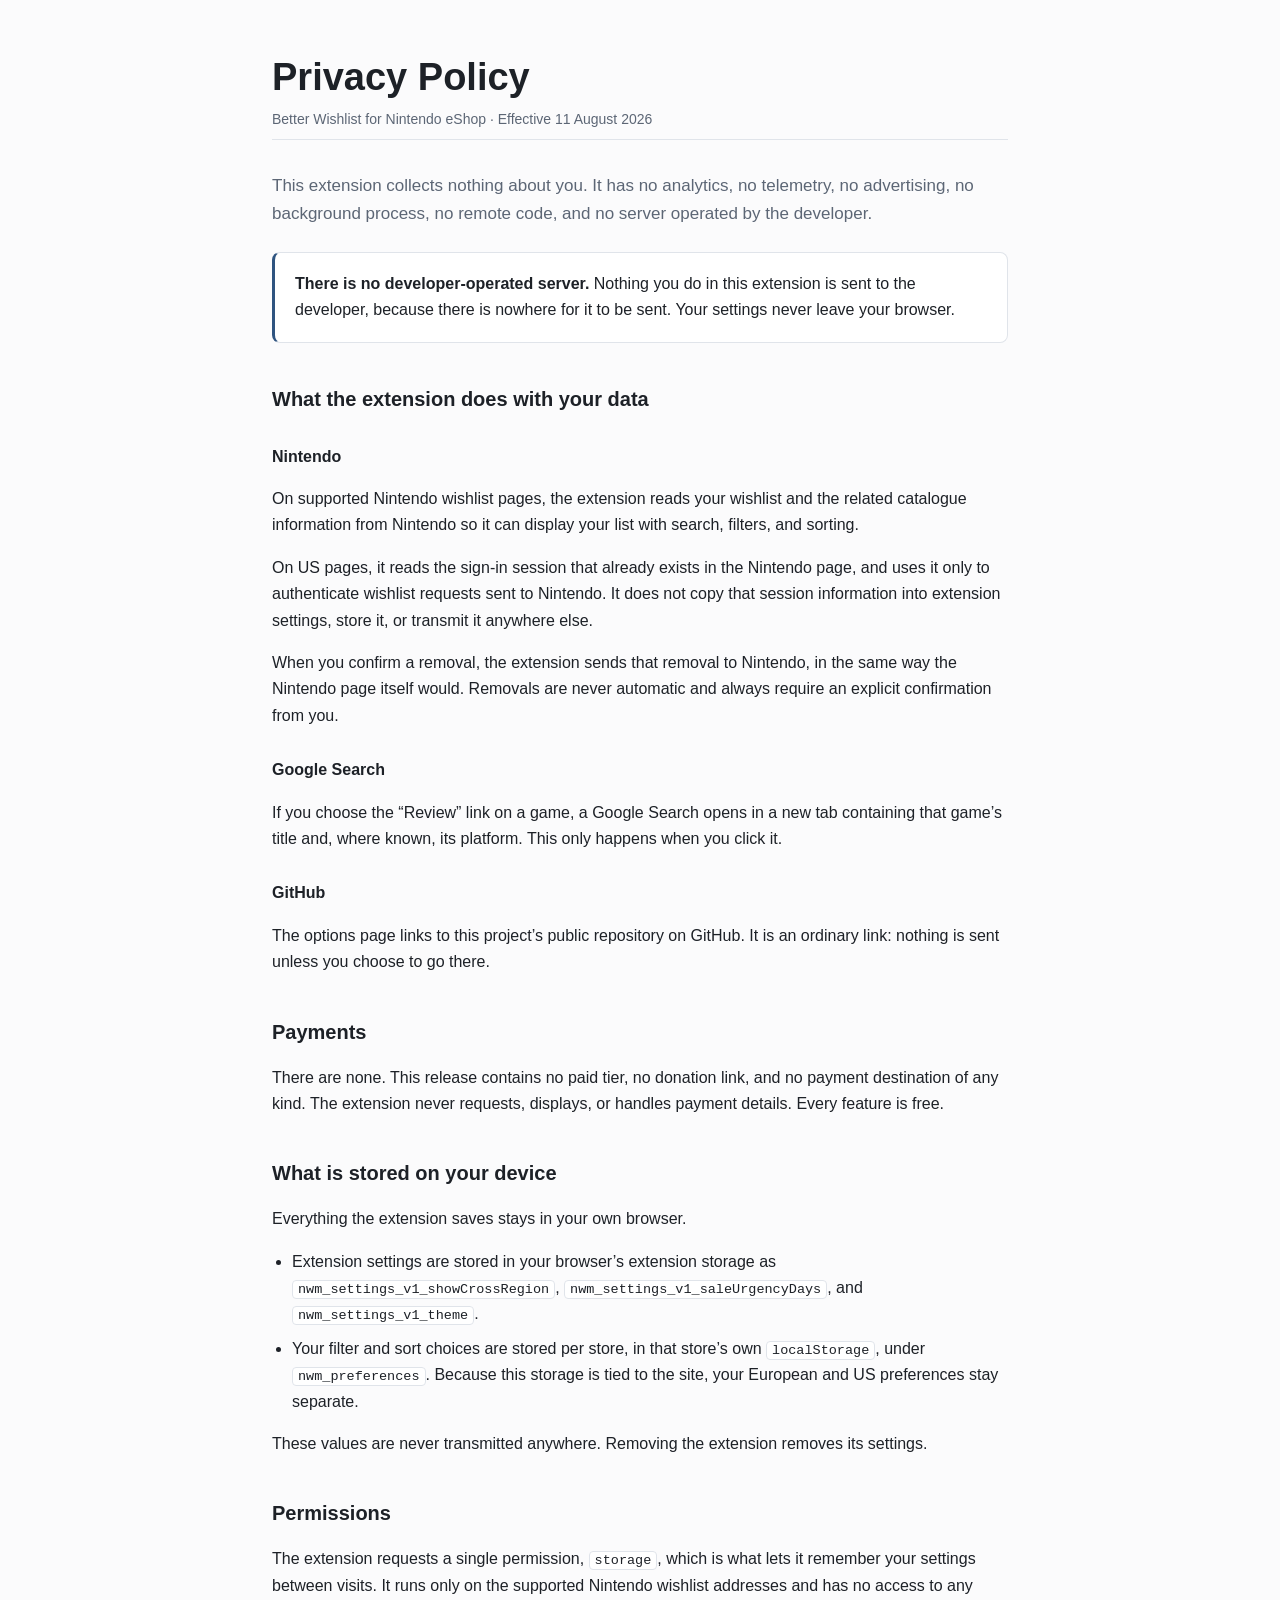
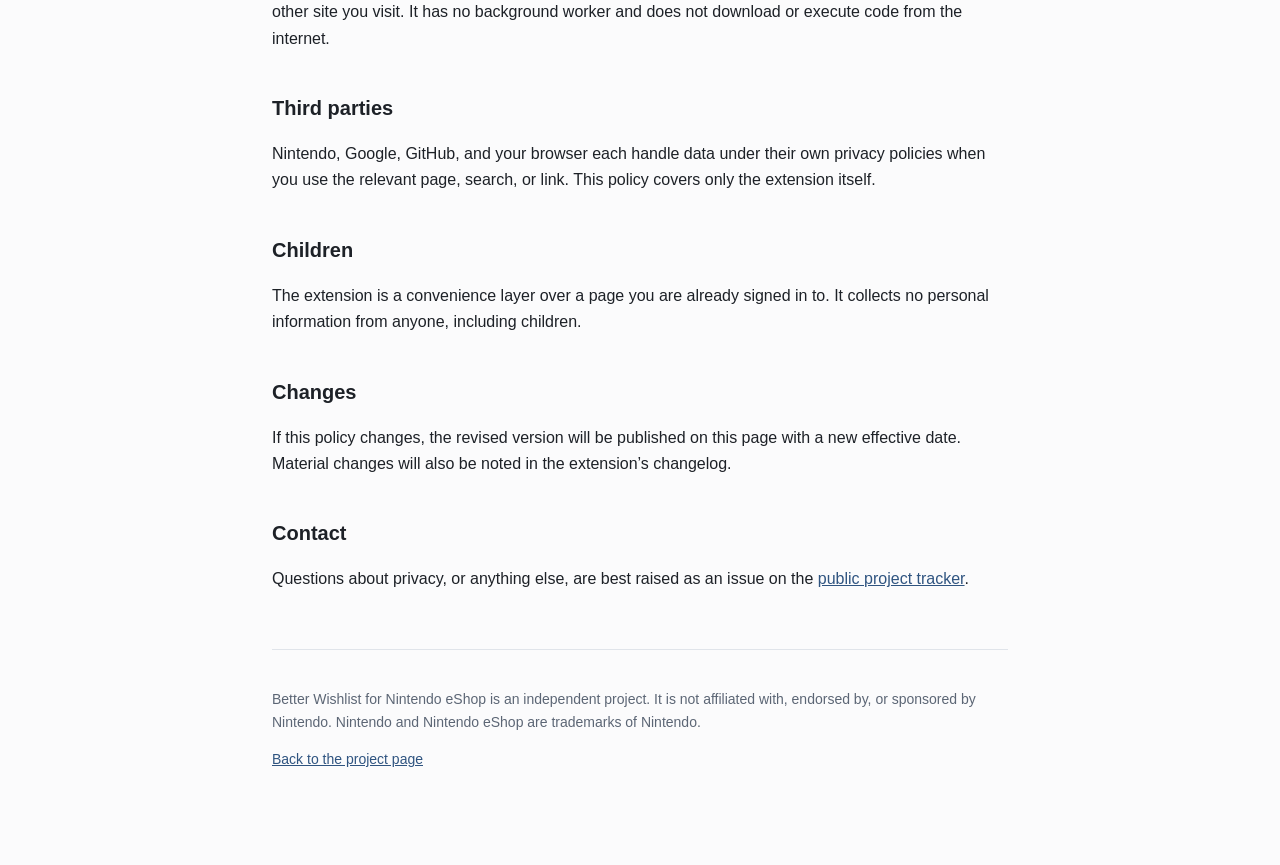
==== privacy.html @ ae381b36 "Initial public release source and privacy policy This repository holds the released extension source" ====
<!doctype html>
<html lang="en">
<head>
<meta charset="utf-8">
<meta name="viewport" content="width=device-width, initial-scale=1">
<title>Privacy Policy — Better Wishlist for Nintendo eShop</title>
<style>
  :root {
    color-scheme: light dark;
    --bg: #fbfbfc;
    --surface: #fff;
    --text: #1d2127;
    --muted: #5c6675;
    --border: #e0e4ea;
    --link: #2f5480;
  }
  @media (prefers-color-scheme: dark) {
    :root {
      --bg: #12151a;
      --surface: #191d24;
      --text: #e9edf3;
      --muted: #a3aebd;
      --border: #2d353f;
      --link: #93bdf0;
    }
  }
  * { box-sizing: border-box; }
  body {
    margin: 0;
    padding: 0 20px 80px;
    background: var(--bg);
    color: var(--text);
    font: 16px/1.65 -apple-system, BlinkMacSystemFont, "Segoe UI", Roboto, sans-serif;
  }
  main { max-width: 46rem; margin: 0 auto; }
  header { padding: 56px 0 8px; border-bottom: 1px solid var(--border); margin-bottom: 32px; }
  h1 { margin: 0 0 8px; font-size: clamp(28px, 5vw, 38px); line-height: 1.15; }
  h2 { margin: 40px 0 12px; font-size: 20px; }
  h3 { margin: 28px 0 8px; font-size: 16px; }
  .meta { margin: 0; color: var(--muted); font-size: 14px; }
  .lede { font-size: 17px; color: var(--muted); }
  a { color: var(--link); }
  ul { padding-left: 1.25em; }
  li { margin: 8px 0; }
  code {
    padding: 1px 5px;
    border: 1px solid var(--border);
    border-radius: 4px;
    background: var(--surface);
    font-size: 13.5px;
  }
  .callout {
    margin: 24px 0;
    padding: 18px 20px;
    border: 1px solid var(--border);
    border-left: 3px solid var(--link);
    border-radius: 8px;
    background: var(--surface);
  }
  .callout p { margin: 0; }
  footer {
    margin-top: 56px;
    padding-top: 24px;
    border-top: 1px solid var(--border);
    color: var(--muted);
    font-size: 14px;
  }
</style>
</head>
<body>
<main>
  <header>
    <h1>Privacy Policy</h1>
    <p class="meta">Better Wishlist for Nintendo eShop &middot; Effective 11 August 2026</p>
  </header>

  <p class="lede">This extension collects nothing about you. It has no analytics, no
  telemetry, no advertising, no background process, no remote code, and no server operated
  by the developer.</p>

  <div class="callout">
    <p><strong>There is no developer-operated server.</strong> Nothing you do in this
    extension is sent to the developer, because there is nowhere for it to be sent. Your
    settings never leave your browser.</p>
  </div>

  <h2>What the extension does with your data</h2>

  <h3>Nintendo</h3>
  <p>On supported Nintendo wishlist pages, the extension reads your wishlist and the related
  catalogue information from Nintendo so it can display your list with search, filters, and
  sorting.</p>
  <p>On US pages, it reads the sign-in session that already exists in the Nintendo page, and
  uses it only to authenticate wishlist requests sent to Nintendo. It does not copy that
  session information into extension settings, store it, or transmit it anywhere else.</p>
  <p>When you confirm a removal, the extension sends that removal to Nintendo, in the same
  way the Nintendo page itself would. Removals are never automatic and always require an
  explicit confirmation from you.</p>

  <h3>Google Search</h3>
  <p>If you choose the &ldquo;Review&rdquo; link on a game, a Google Search opens in a new
  tab containing that game&rsquo;s title and, where known, its platform. This only happens
  when you click it.</p>

  <h3>GitHub</h3>
  <p>The options page links to this project&rsquo;s public repository on GitHub. It is an
  ordinary link: nothing is sent unless you choose to go there.</p>

  <h2>Payments</h2>
  <p>There are none. This release contains no paid tier, no donation link, and no payment
  destination of any kind. The extension never requests, displays, or handles payment
  details. Every feature is free.</p>

  <h2>What is stored on your device</h2>
  <p>Everything the extension saves stays in your own browser.</p>
  <ul>
    <li>Extension settings are stored in your browser&rsquo;s extension storage as
      <code>nwm_settings_v1_showCrossRegion</code>,
      <code>nwm_settings_v1_saleUrgencyDays</code>, and
      <code>nwm_settings_v1_theme</code>.</li>
    <li>Your filter and sort choices are stored per store, in that store&rsquo;s own
      <code>localStorage</code>, under <code>nwm_preferences</code>. Because this storage is
      tied to the site, your European and US preferences stay separate.</li>
  </ul>
  <p>These values are never transmitted anywhere. Removing the extension removes its
  settings.</p>

  <h2>Permissions</h2>
  <p>The extension requests a single permission, <code>storage</code>, which is what lets it
  remember your settings between visits. It runs only on the supported Nintendo wishlist
  addresses and has no access to any other site you visit. It has no background worker and
  does not download or execute code from the internet.</p>

  <h2>Third parties</h2>
  <p>Nintendo, Google, GitHub, and your browser each handle data under their own privacy
  policies when you use the relevant page, search, or link. This policy covers only the
  extension itself.</p>

  <h2>Children</h2>
  <p>The extension is a convenience layer over a page you are already signed in to. It
  collects no personal information from anyone, including children.</p>

  <h2>Changes</h2>
  <p>If this policy changes, the revised version will be published on this page with a new
  effective date. Material changes will also be noted in the extension&rsquo;s changelog.</p>

  <h2>Contact</h2>
  <p>Questions about privacy, or anything else, are best raised as an issue on the
  <a href="https://github.com/renaudguerin/better-nintendo-wishlist/issues">public project
  tracker</a>.</p>

  <footer>
    <p>Better Wishlist for Nintendo eShop is an independent project. It is not affiliated
    with, endorsed by, or sponsored by Nintendo. Nintendo and Nintendo eShop are trademarks
    of Nintendo.</p>
    <p><a href="./">Back to the project page</a></p>
  </footer>
</main>
</body>
</html>
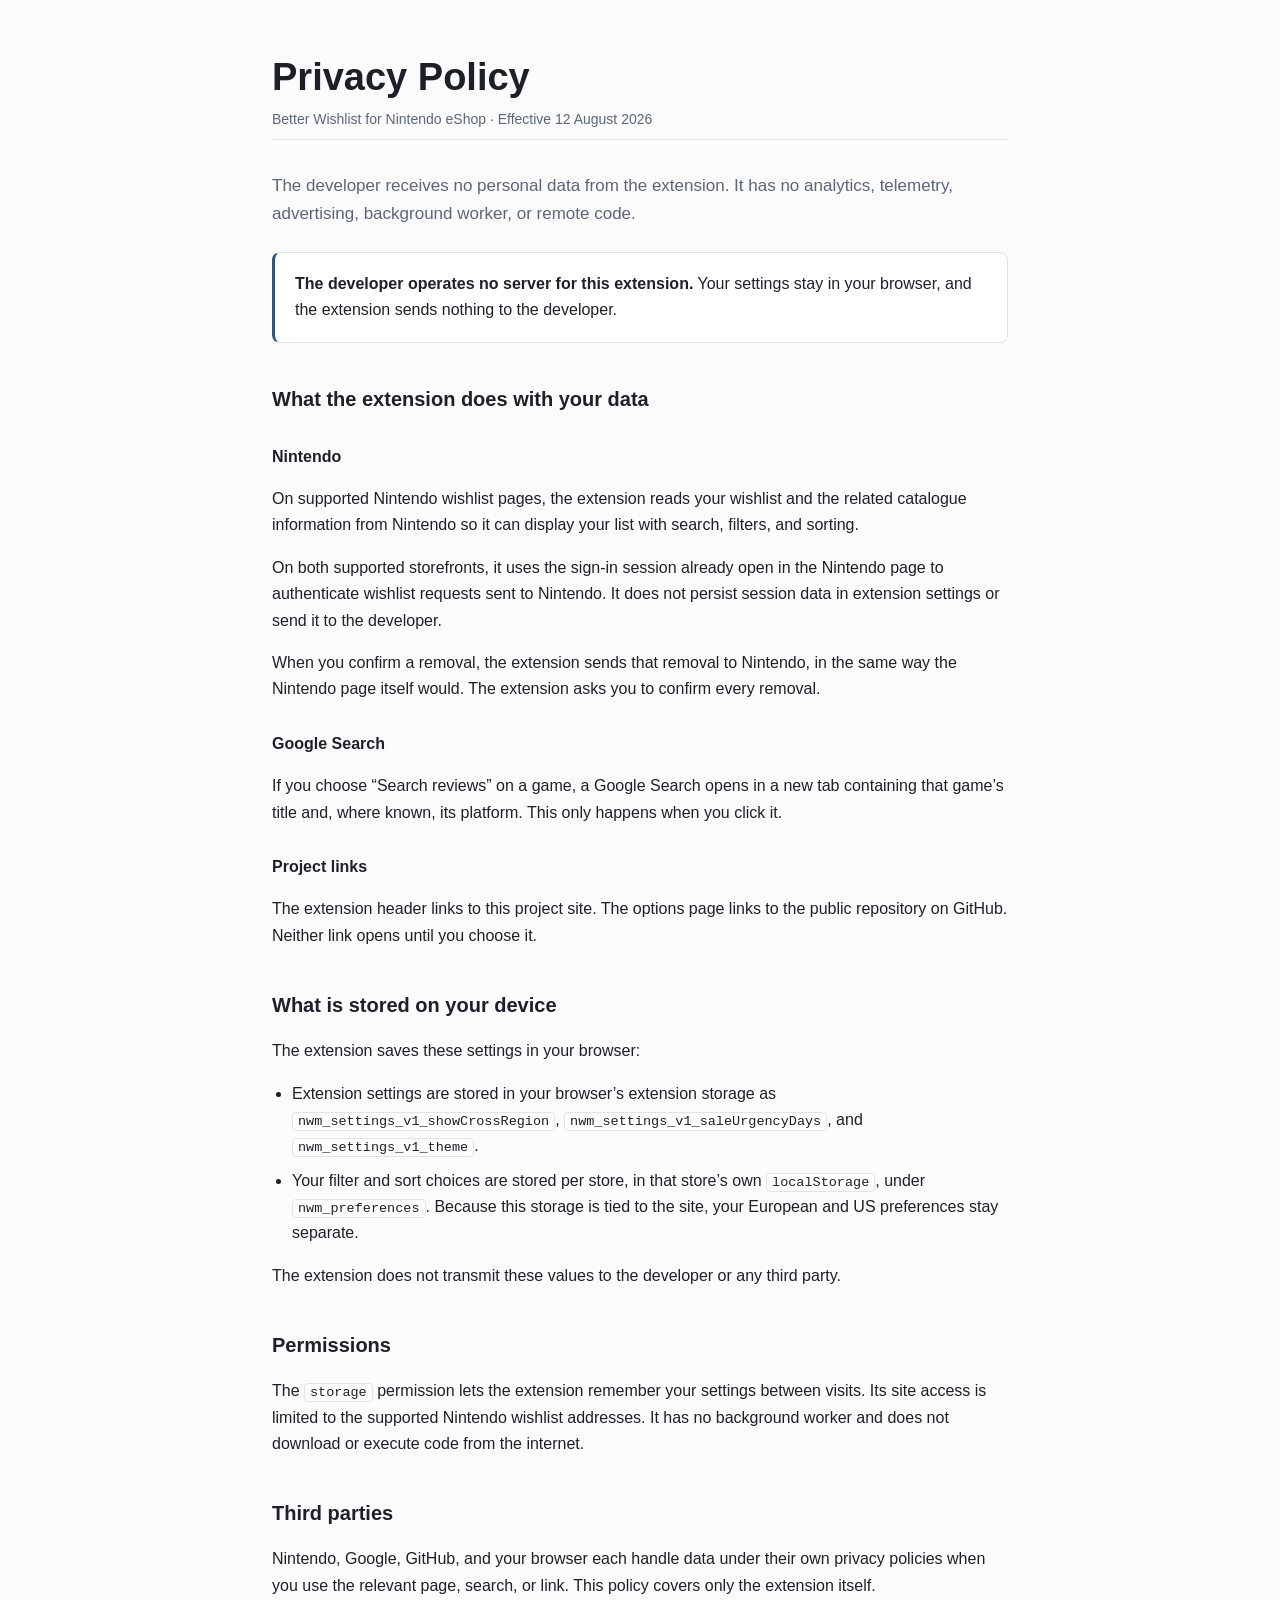
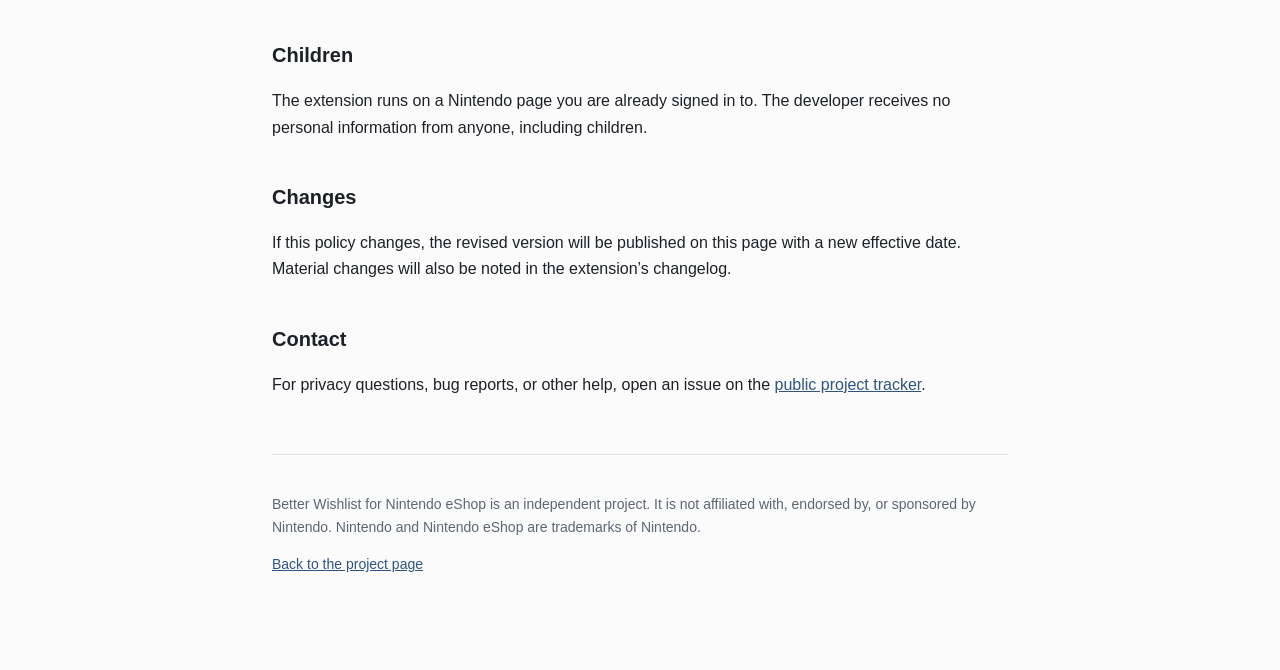
==== commit d5ad57d6: "update" ====
--- a/privacy.html
+++ b/privacy.html
@@ -71,17 +71,15 @@
 <main>
   <header>
     <h1>Privacy Policy</h1>
-    <p class="meta">Better Wishlist for Nintendo eShop &middot; Effective 11 August 2026</p>
+    <p class="meta">Better Wishlist for Nintendo eShop &middot; Effective 12 August 2026</p>
   </header>
 
-  <p class="lede">This extension collects nothing about you. It has no analytics, no
-  telemetry, no advertising, no background process, no remote code, and no server operated
-  by the developer.</p>
+  <p class="lede">The developer receives no personal data from the extension. It has no
+  analytics, telemetry, advertising, background worker, or remote code.</p>
 
   <div class="callout">
-    <p><strong>There is no developer-operated server.</strong> Nothing you do in this
-    extension is sent to the developer, because there is nowhere for it to be sent. Your
-    settings never leave your browser.</p>
+    <p><strong>The developer operates no server for this extension.</strong> Your settings
+    stay in your browser, and the extension sends nothing to the developer.</p>
   </div>
 
   <h2>What the extension does with your data</h2>
@@ -90,29 +88,23 @@
   <p>On supported Nintendo wishlist pages, the extension reads your wishlist and the related
   catalogue information from Nintendo so it can display your list with search, filters, and
   sorting.</p>
-  <p>On US pages, it reads the sign-in session that already exists in the Nintendo page, and
-  uses it only to authenticate wishlist requests sent to Nintendo. It does not copy that
-  session information into extension settings, store it, or transmit it anywhere else.</p>
+  <p>On both supported storefronts, it uses the sign-in session already open in the Nintendo
+  page to authenticate wishlist requests sent to Nintendo. It does not persist session data
+  in extension settings or send it to the developer.</p>
   <p>When you confirm a removal, the extension sends that removal to Nintendo, in the same
-  way the Nintendo page itself would. Removals are never automatic and always require an
-  explicit confirmation from you.</p>
+  way the Nintendo page itself would. The extension asks you to confirm every removal.</p>
 
   <h3>Google Search</h3>
-  <p>If you choose the &ldquo;Review&rdquo; link on a game, a Google Search opens in a new
+  <p>If you choose &ldquo;Search reviews&rdquo; on a game, a Google Search opens in a new
   tab containing that game&rsquo;s title and, where known, its platform. This only happens
   when you click it.</p>
 
-  <h3>GitHub</h3>
-  <p>The options page links to this project&rsquo;s public repository on GitHub. It is an
-  ordinary link: nothing is sent unless you choose to go there.</p>
-
-  <h2>Payments</h2>
-  <p>There are none. This release contains no paid tier, no donation link, and no payment
-  destination of any kind. The extension never requests, displays, or handles payment
-  details. Every feature is free.</p>
+  <h3>Project links</h3>
+  <p>The extension header links to this project site. The options page links to the public
+  repository on GitHub. Neither link opens until you choose it.</p>
 
   <h2>What is stored on your device</h2>
-  <p>Everything the extension saves stays in your own browser.</p>
+  <p>The extension saves these settings in your browser:</p>
   <ul>
     <li>Extension settings are stored in your browser&rsquo;s extension storage as
       <code>nwm_settings_v1_showCrossRegion</code>,
@@ -122,14 +114,12 @@
       <code>localStorage</code>, under <code>nwm_preferences</code>. Because this storage is
       tied to the site, your European and US preferences stay separate.</li>
   </ul>
-  <p>These values are never transmitted anywhere. Removing the extension removes its
-  settings.</p>
+  <p>The extension does not transmit these values to the developer or any third party.</p>
 
   <h2>Permissions</h2>
-  <p>The extension requests a single permission, <code>storage</code>, which is what lets it
-  remember your settings between visits. It runs only on the supported Nintendo wishlist
-  addresses and has no access to any other site you visit. It has no background worker and
-  does not download or execute code from the internet.</p>
+  <p>The <code>storage</code> permission lets the extension remember your settings between
+  visits. Its site access is limited to the supported Nintendo wishlist addresses. It has no
+  background worker and does not download or execute code from the internet.</p>
 
   <h2>Third parties</h2>
   <p>Nintendo, Google, GitHub, and your browser each handle data under their own privacy
@@ -137,15 +127,15 @@
   extension itself.</p>
 
   <h2>Children</h2>
-  <p>The extension is a convenience layer over a page you are already signed in to. It
-  collects no personal information from anyone, including children.</p>
+  <p>The extension runs on a Nintendo page you are already signed in to. The developer
+  receives no personal information from anyone, including children.</p>
 
   <h2>Changes</h2>
   <p>If this policy changes, the revised version will be published on this page with a new
   effective date. Material changes will also be noted in the extension&rsquo;s changelog.</p>
 
   <h2>Contact</h2>
-  <p>Questions about privacy, or anything else, are best raised as an issue on the
+  <p>For privacy questions, bug reports, or other help, open an issue on the
   <a href="https://github.com/renaudguerin/better-nintendo-wishlist/issues">public project
   tracker</a>.</p>
 
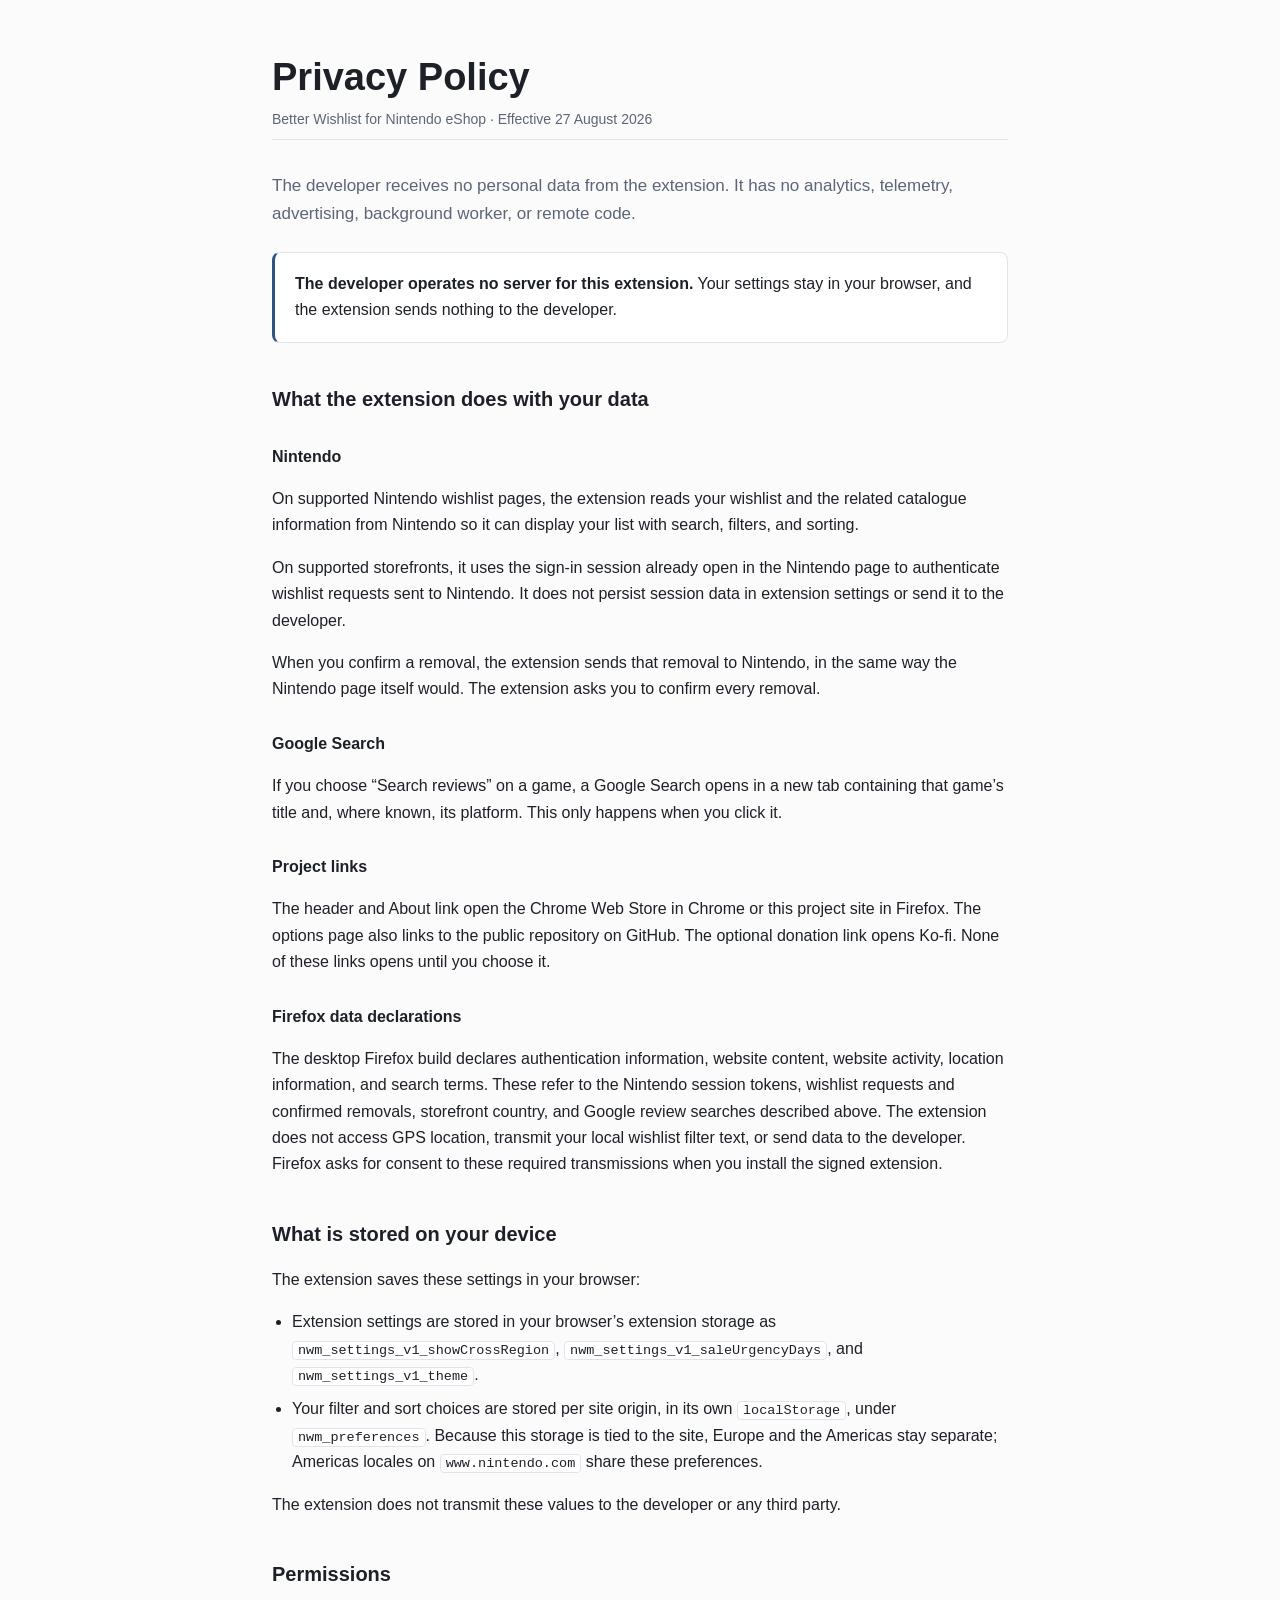
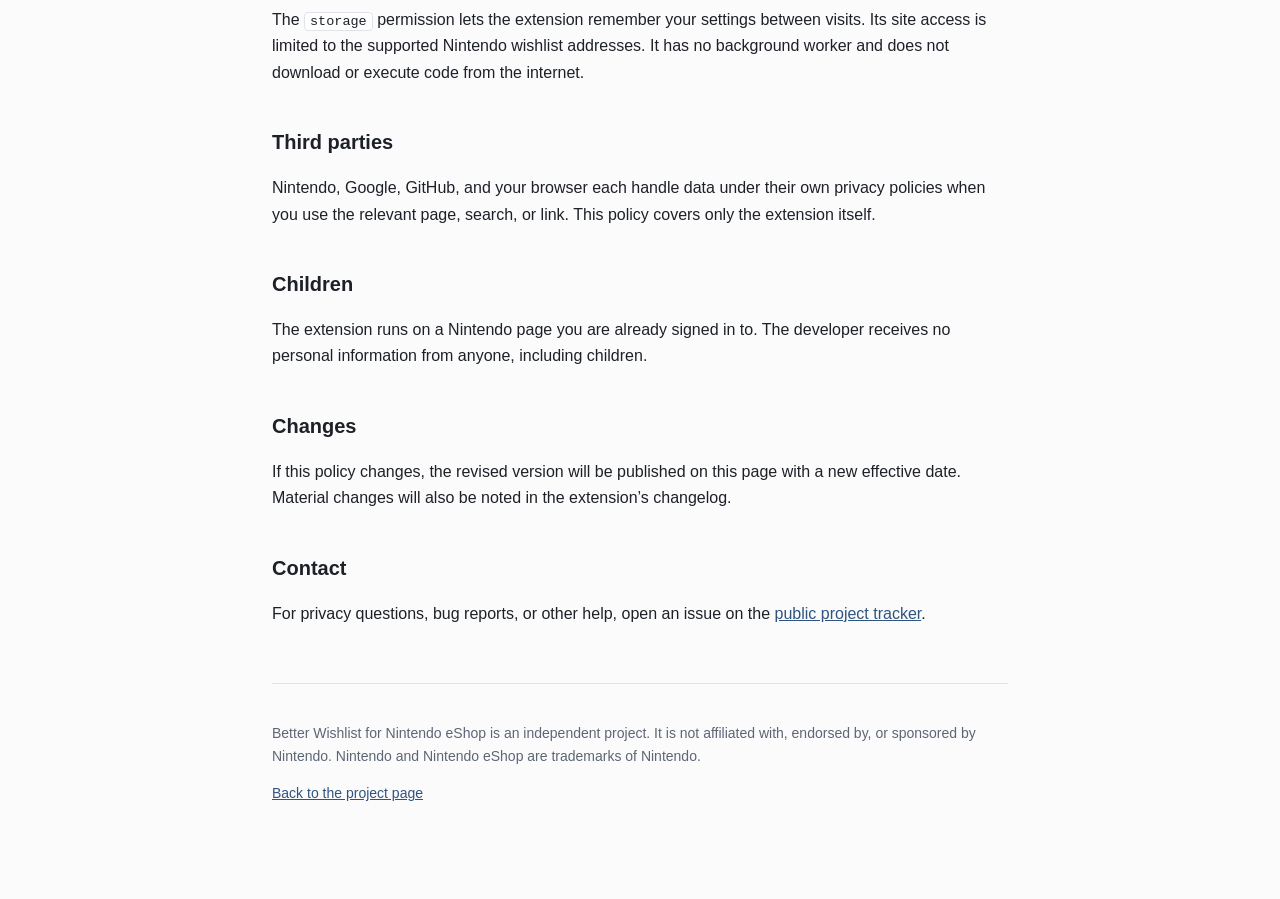
==== commit d796f2d7: "Sync release surface for version 1.0.3 Generated from the private repository at master@c836946." ====
--- a/privacy.html
+++ b/privacy.html
@@ -71,7 +71,7 @@
 <main>
   <header>
     <h1>Privacy Policy</h1>
-    <p class="meta">Better Wishlist for Nintendo eShop &middot; Effective 12 August 2026</p>
+    <p class="meta">Better Wishlist for Nintendo eShop &middot; Effective 27 August 2026</p>
   </header>
 
   <p class="lede">The developer receives no personal data from the extension. It has no
@@ -88,7 +88,7 @@
   <p>On supported Nintendo wishlist pages, the extension reads your wishlist and the related
   catalogue information from Nintendo so it can display your list with search, filters, and
   sorting.</p>
-  <p>On both supported storefronts, it uses the sign-in session already open in the Nintendo
+  <p>On supported storefronts, it uses the sign-in session already open in the Nintendo
   page to authenticate wishlist requests sent to Nintendo. It does not persist session data
   in extension settings or send it to the developer.</p>
   <p>When you confirm a removal, the extension sends that removal to Nintendo, in the same
@@ -100,8 +100,17 @@
   when you click it.</p>
 
   <h3>Project links</h3>
-  <p>The extension header links to this project site. The options page links to the public
-  repository on GitHub. Neither link opens until you choose it.</p>
+  <p>The header and About link open the Chrome Web Store in Chrome or this project site in
+  Firefox. The options page also links to the public repository on GitHub. The optional
+  donation link opens Ko-fi. None of these links opens until you choose it.</p>
+
+  <h3>Firefox data declarations</h3>
+  <p>The desktop Firefox build declares authentication information, website content,
+  website activity, location information, and search terms. These refer to the Nintendo
+  session tokens, wishlist requests and confirmed removals, storefront country, and Google
+  review searches described above. The extension does not access GPS location, transmit
+  your local wishlist filter text, or send data to the developer. Firefox asks for consent
+  to these required transmissions when you install the signed extension.</p>
 
   <h2>What is stored on your device</h2>
   <p>The extension saves these settings in your browser:</p>
@@ -110,9 +119,10 @@
       <code>nwm_settings_v1_showCrossRegion</code>,
       <code>nwm_settings_v1_saleUrgencyDays</code>, and
       <code>nwm_settings_v1_theme</code>.</li>
-    <li>Your filter and sort choices are stored per store, in that store&rsquo;s own
+    <li>Your filter and sort choices are stored per site origin, in its own
       <code>localStorage</code>, under <code>nwm_preferences</code>. Because this storage is
-      tied to the site, your European and US preferences stay separate.</li>
+      tied to the site, Europe and the Americas stay separate; Americas locales on
+      <code>www.nintendo.com</code> share these preferences.</li>
   </ul>
   <p>The extension does not transmit these values to the developer or any third party.</p>
 
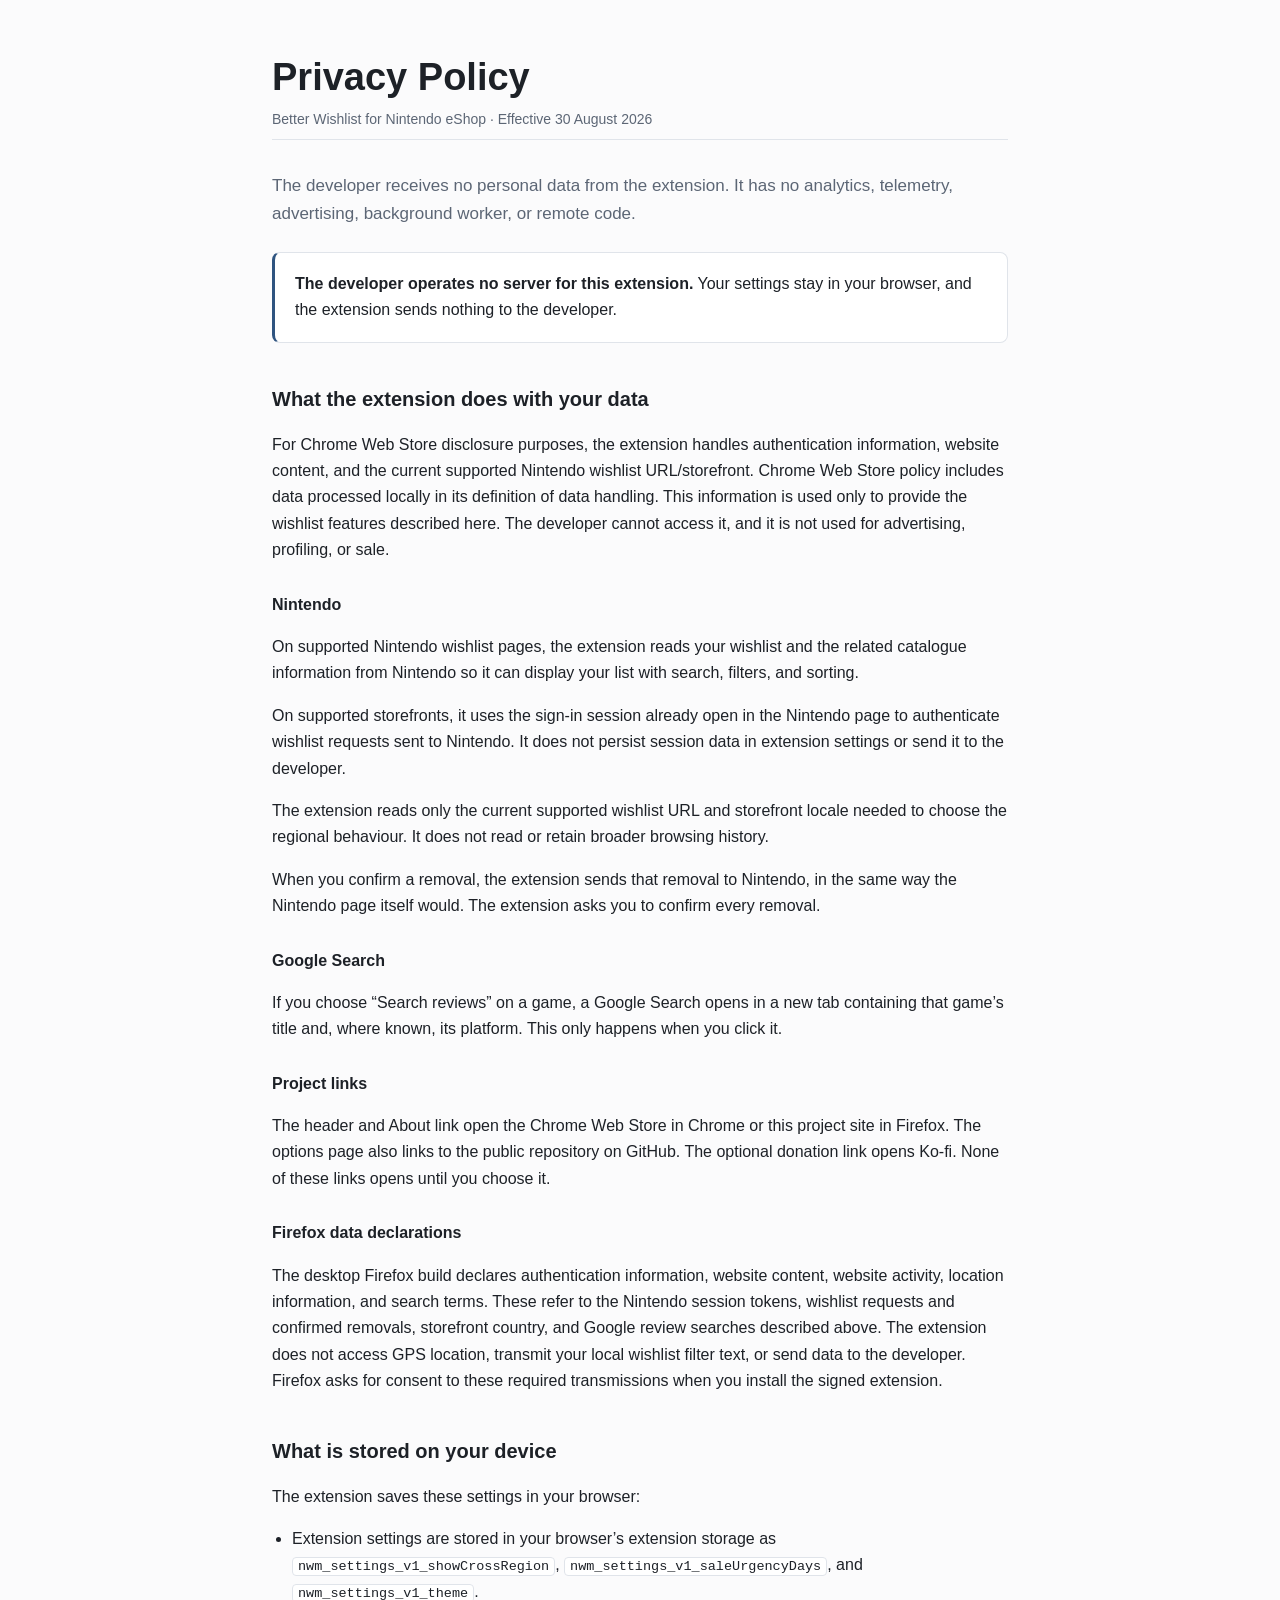
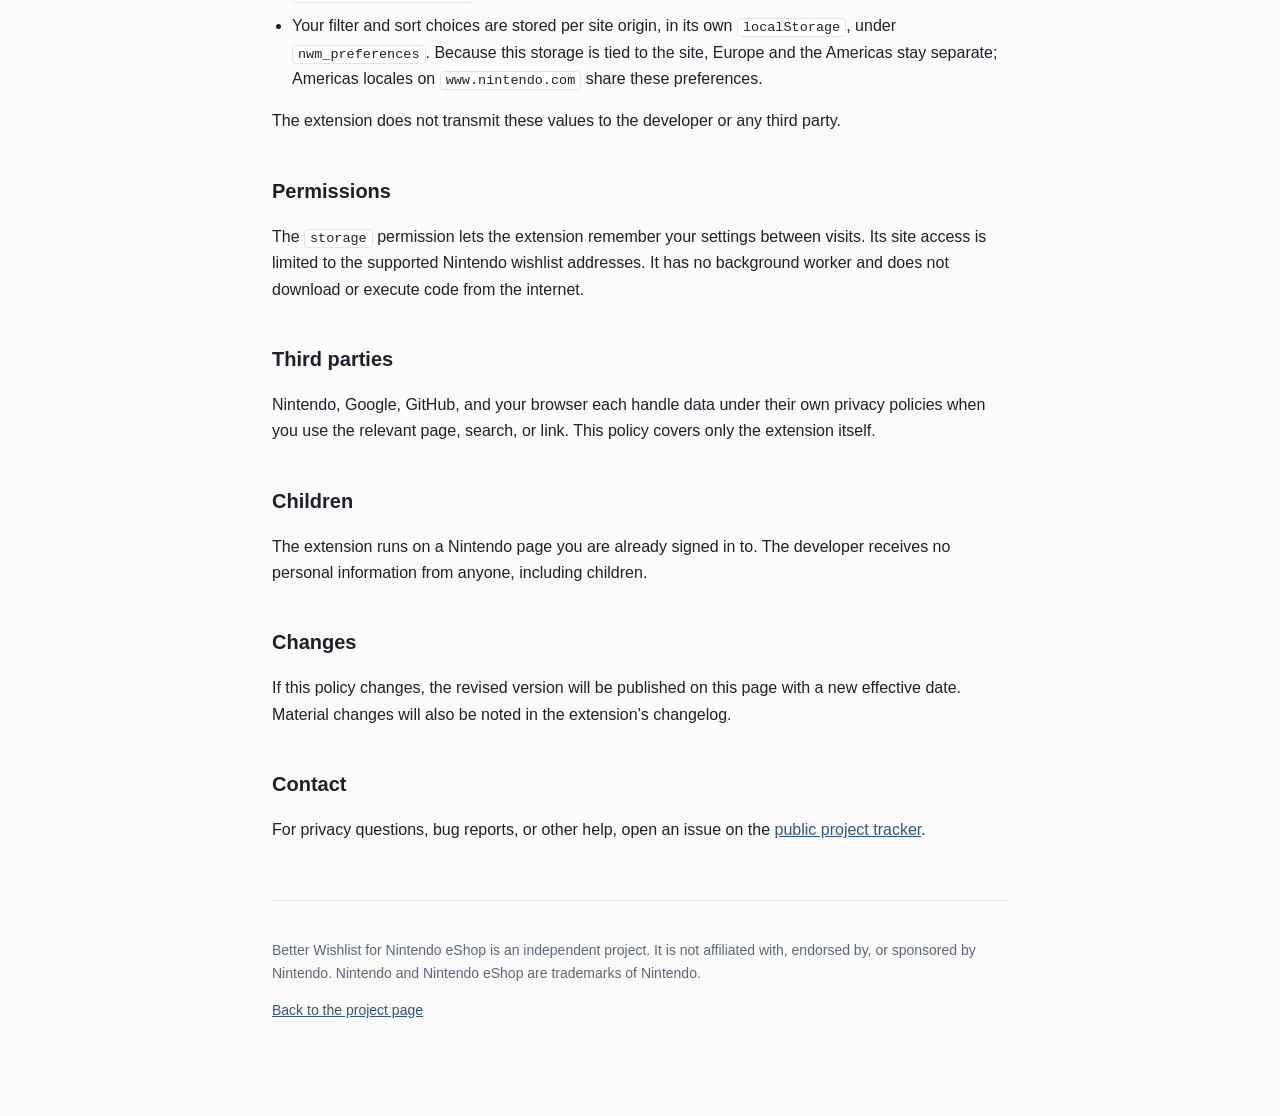
==== commit ab3b4725: "Sync release surface for version 1.0.4 Generated from the private repository at master@a09395a." ====
--- a/privacy.html
+++ b/privacy.html
@@ -71,7 +71,7 @@
 <main>
   <header>
     <h1>Privacy Policy</h1>
-    <p class="meta">Better Wishlist for Nintendo eShop &middot; Effective 27 August 2026</p>
+    <p class="meta">Better Wishlist for Nintendo eShop &middot; Effective 30 August 2026</p>
   </header>
 
   <p class="lede">The developer receives no personal data from the extension. It has no
@@ -84,6 +84,12 @@
 
   <h2>What the extension does with your data</h2>
 
+  <p>For Chrome Web Store disclosure purposes, the extension handles authentication
+  information, website content, and the current supported Nintendo wishlist URL/storefront.
+  Chrome Web Store policy includes data processed locally in its definition of data handling.
+  This information is used only to provide the wishlist features described here. The
+  developer cannot access it, and it is not used for advertising, profiling, or sale.</p>
+
   <h3>Nintendo</h3>
   <p>On supported Nintendo wishlist pages, the extension reads your wishlist and the related
   catalogue information from Nintendo so it can display your list with search, filters, and
@@ -91,6 +97,8 @@
   <p>On supported storefronts, it uses the sign-in session already open in the Nintendo
   page to authenticate wishlist requests sent to Nintendo. It does not persist session data
   in extension settings or send it to the developer.</p>
+  <p>The extension reads only the current supported wishlist URL and storefront locale needed
+  to choose the regional behaviour. It does not read or retain broader browsing history.</p>
   <p>When you confirm a removal, the extension sends that removal to Nintendo, in the same
   way the Nintendo page itself would. The extension asks you to confirm every removal.</p>
 
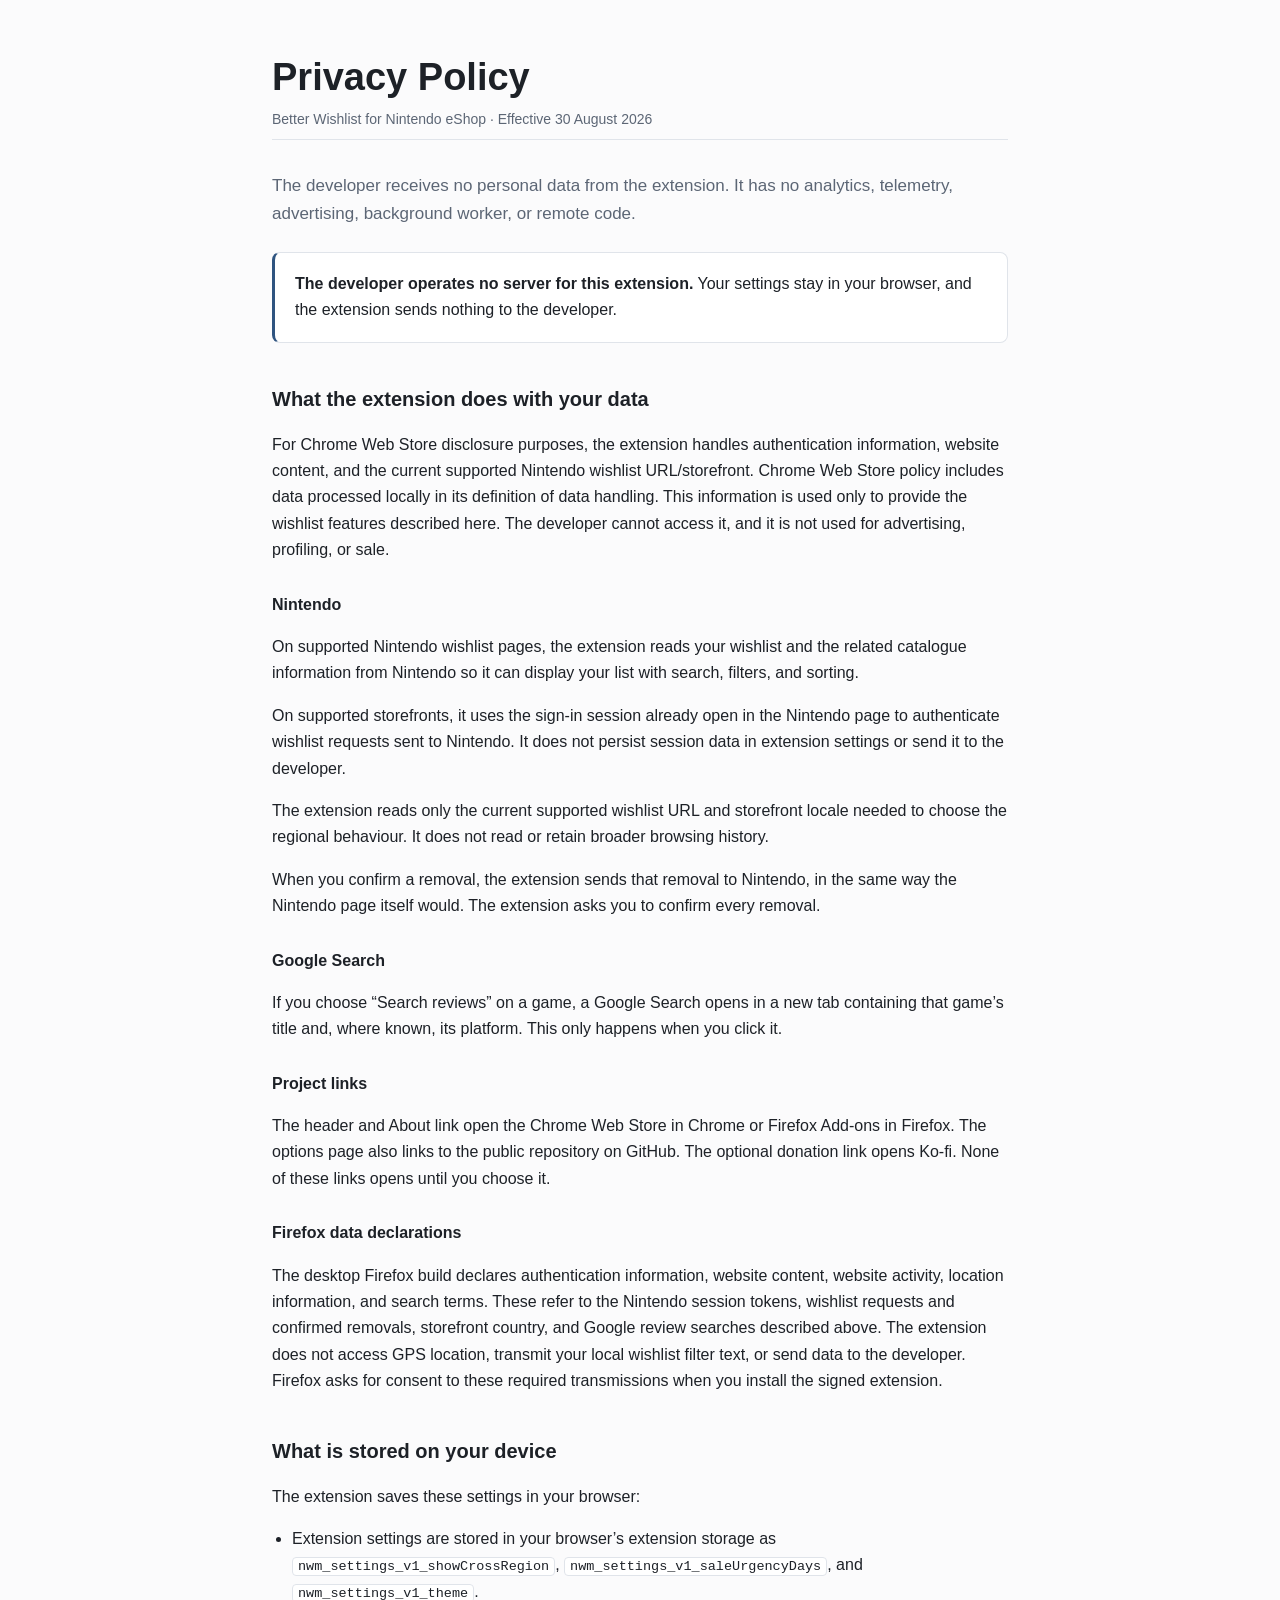
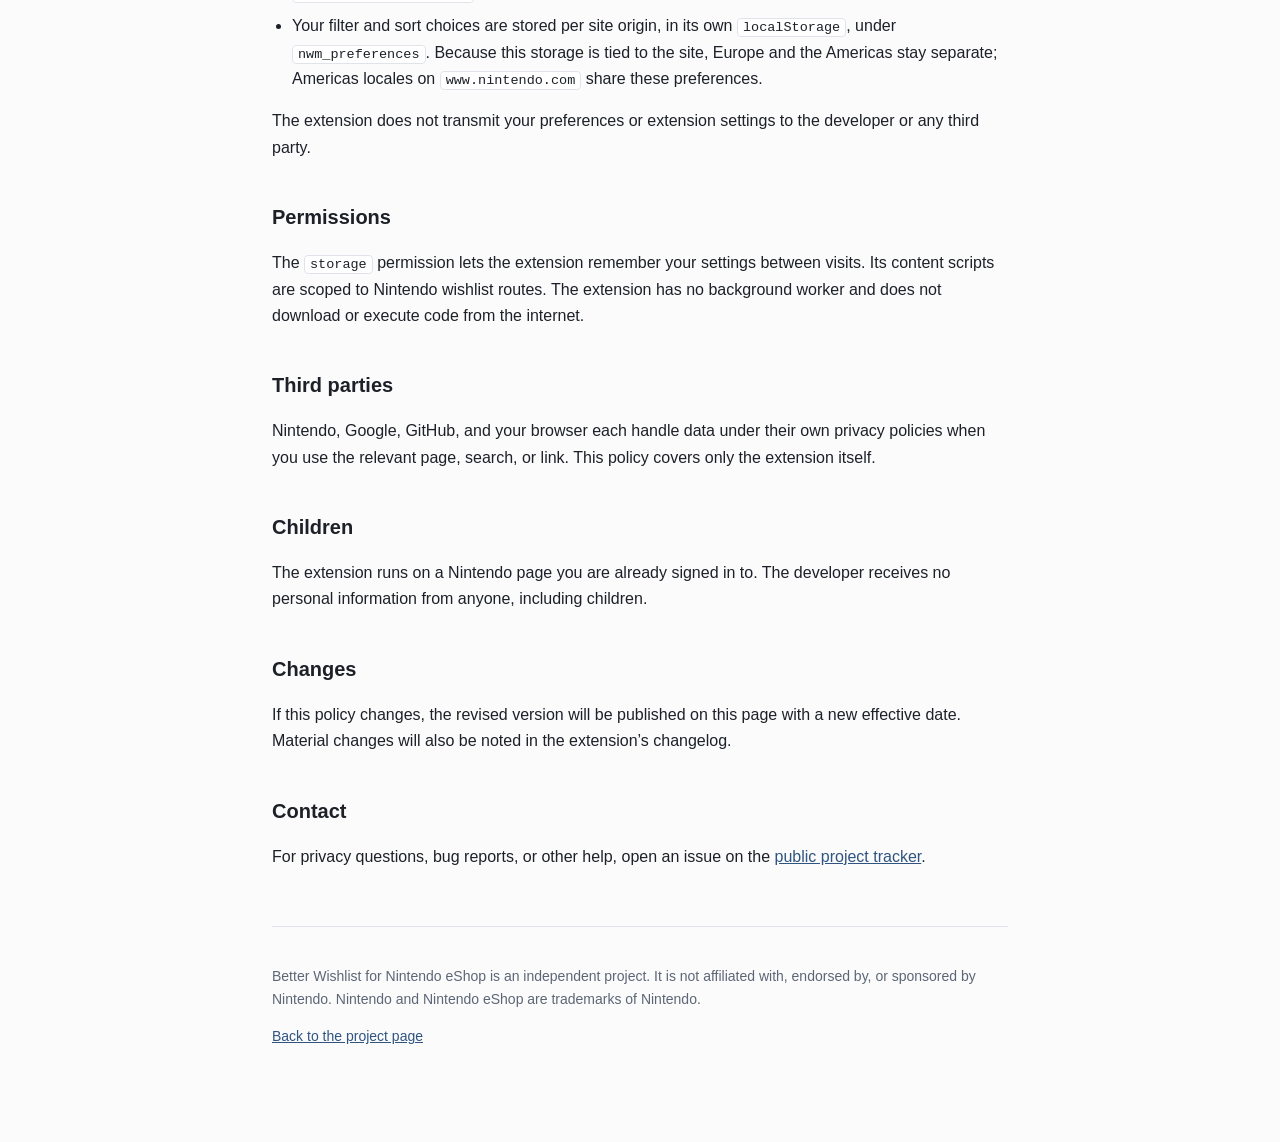
==== commit d4cfe399: "Sync release surface for version 1.1.0 Generated from the private repository at master@cf3a529." ====
--- a/privacy.html
+++ b/privacy.html
@@ -108,7 +108,7 @@
   when you click it.</p>
 
   <h3>Project links</h3>
-  <p>The header and About link open the Chrome Web Store in Chrome or this project site in
+  <p>The header and About link open the Chrome Web Store in Chrome or Firefox Add-ons in
   Firefox. The options page also links to the public repository on GitHub. The optional
   donation link opens Ko-fi. None of these links opens until you choose it.</p>
 
@@ -132,11 +132,12 @@
       tied to the site, Europe and the Americas stay separate; Americas locales on
       <code>www.nintendo.com</code> share these preferences.</li>
   </ul>
-  <p>The extension does not transmit these values to the developer or any third party.</p>
+  <p>The extension does not transmit your preferences or extension settings to the
+  developer or any third party.</p>
 
   <h2>Permissions</h2>
   <p>The <code>storage</code> permission lets the extension remember your settings between
-  visits. Its site access is limited to the supported Nintendo wishlist addresses. It has no
+  visits. Its content scripts are scoped to Nintendo wishlist routes. The extension has no
   background worker and does not download or execute code from the internet.</p>
 
   <h2>Third parties</h2>
